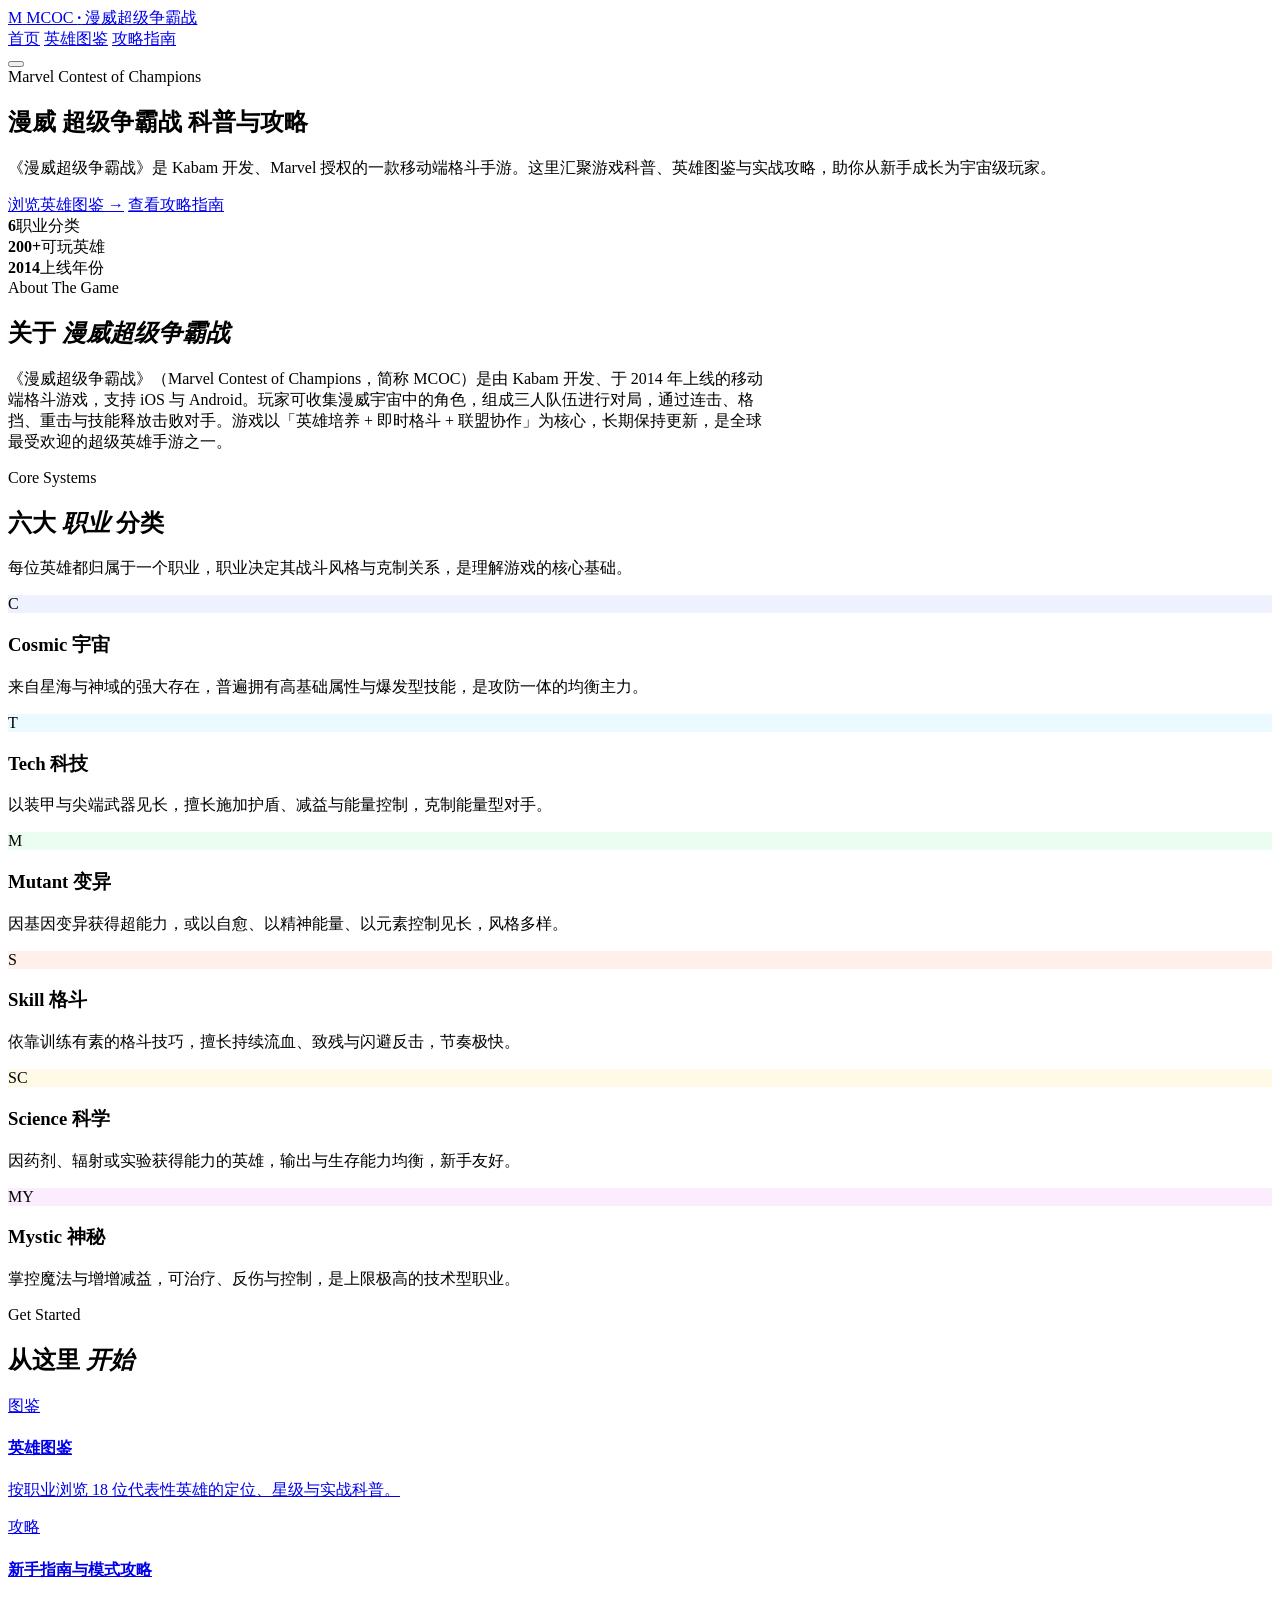
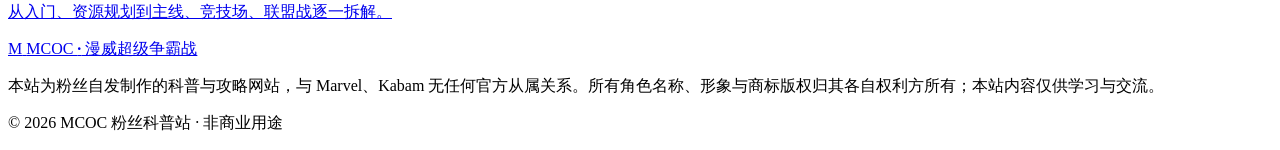
==== index.html @ cc079eb1 "upload index.html" ====
<!DOCTYPE html>
<html lang="zh-CN">
<head>
  <meta charset="UTF-8">
  <meta name="viewport" content="width=device-width, initial-scale=1.0">
  <title>漫威超级争霸战 MCOC · 科普与攻略</title>
  <meta name="description" content="《漫威超级争霸战》(Marvel Contest of Champions) 粉丝科普攻略站：游戏简介、英雄图鉴、新手指南与游戏模式攻略。">
  <!-- 字体：Bebas Neue（英文展示）+ Noto Sans SC（中文正文/标题） -->
  <link rel="preconnect" href="https://fonts.googleapis.com">
  <link rel="preconnect" href="https://fonts.gstatic.com" crossorigin>
  <link href="https://fonts.googleapis.com/css2?family=Bebas+Neue&family=Noto+Sans+SC:wght@400;500;700&display=swap" rel="stylesheet">
  <link rel="stylesheet" href="css/style.css">
</head>
<body>
  <!-- 全球噪点氛围层 -->
  <div class="grain" aria-hidden="true"></div>

  <!-- ============ 顶部导航 ============ -->
  <header class="site-header">
    <nav class="nav container">
      <a class="logo" href="index.html">
        <span class="logo-mark">M</span>
        <span class="logo-name">MCOC <b>·</b> 漫威超级争霸战</span>
      </a>
      <div class="nav-links" id="nav-links">
        <a href="index.html" class="active">首页</a>
        <a href="champions.html">英雄图鉴</a>
        <a href="strategy.html">攻略指南</a>
      </div>
      <button class="nav-toggle" id="nav-toggle" aria-label="打开导航菜单" aria-expanded="false">
        <span></span><span></span><span></span>
      </button>
    </nav>
  </header>

  <main>
    <!-- ============ 首屏 Hero ============ -->
    <section class="hero">
      <!-- 电影感宇宙氛围背景（纯 CSS 渐变，零外部图片依赖） -->
      <div class="hero__bg"></div>
      <div class="hero__overlay"></div>

      <div class="container">
        <div class="hero__content">
          <span class="hero__badge reveal">Marvel Contest of Champions</span>
          <h1 class="reveal d1">
            <span class="line">漫威</span>
            <span class="line accent">超级争霸战</span>
            <span class="line">科普与攻略</span>
          </h1>
          <p class="hero__sub reveal d2">
            《漫威超级争霸战》是 Kabam 开发、Marvel 授权的一款移动端格斗手游。这里汇聚游戏科普、英雄图鉴与实战攻略，助你从新手成长为宇宙级玩家。
          </p>
          <div class="hero__actions reveal d3">
            <a class="btn btn-primary" href="champions.html">浏览英雄图鉴 →</a>
            <a class="btn btn-ghost" href="strategy.html">查看攻略指南</a>
          </div>
          <div class="hero__stats reveal d4">
            <div class="hero__stat"><b>6</b><span>职业分类</span></div>
            <div class="hero__stat"><b>200+</b><span>可玩英雄</span></div>
            <div class="hero__stat"><b>2014</b><span>上线年份</span></div>
          </div>
        </div>
      </div>
    </section>

    <!-- ============ 游戏简介 ============ -->
    <section class="section">
      <div class="container">
        <div class="section-head scroll-in">
          <span class="eyebrow">About The Game</span>
          <h2>关于 <em>漫威超级争霸战</em></h2>
        </div>
        <p class="lead scroll-in" style="max-width:760px;color:var(--text-dim)">
          《漫威超级争霸战》（Marvel Contest of Champions，简称 MCOC）是由 Kabam 开发、于 2014 年上线的移动端格斗游戏，支持 iOS 与 Android。玩家可收集漫威宇宙中的角色，组成三人队伍进行对局，通过连击、格挡、重击与技能释放击败对手。游戏以「英雄培养 + 即时格斗 + 联盟协作」为核心，长期保持更新，是全球最受欢迎的超级英雄手游之一。
        </p>
      </div>
    </section>

    <!-- ============ 核心特色系统 ============ -->
    <section class="section alt">
      <div class="container">
        <div class="section-head scroll-in">
          <span class="eyebrow">Core Systems</span>
          <h2>六大 <em>职业</em> 分类</h2>
          <p class="lead">每位英雄都归属于一个职业，职业决定其战斗风格与克制关系，是理解游戏的核心基础。</p>
        </div>

        <div class="feature-grid">
          <!-- 宇宙 -->
          <article class="feature-card scroll-in">
            <div class="icon" style="color:var(--class-cosmic);background:rgba(91,124,250,.1);border-color:rgba(91,124,250,.3)">C</div>
            <h3><span class="font-display">Cosmic</span> 宇宙</h3>
            <p>来自星海与神域的强大存在，普遍拥有高基础属性与爆发型技能，是攻防一体的均衡主力。</p>
          </article>
          <!-- 科技 -->
          <article class="feature-card scroll-in d1">
            <div class="icon" style="color:var(--class-tech);background:rgba(56,200,255,.1);border-color:rgba(56,200,255,.3)">T</div>
            <h3><span class="font-display">Tech</span> 科技</h3>
            <p>以装甲与尖端武器见长，擅长施加护盾、减益与能量控制，克制能量型对手。</p>
          </article>
          <!-- 变异 -->
          <article class="feature-card scroll-in d2">
            <div class="icon" style="color:var(--class-mutant);background:rgba(61,220,122,.1);border-color:rgba(61,220,122,.3)">M</div>
            <h3><span class="font-display">Mutant</span> 变异</h3>
            <p>因基因变异获得超能力，或以自愈、以精神能量、以元素控制见长，风格多样。</p>
          </article>
          <!-- 格斗 -->
          <article class="feature-card scroll-in d3">
            <div class="icon" style="color:var(--class-skill);background:rgba(255,107,53,.1);border-color:rgba(255,107,53,.3)">S</div>
            <h3><span class="font-display">Skill</span> 格斗</h3>
            <p>依靠训练有素的格斗技巧，擅长持续流血、致残与闪避反击，节奏极快。</p>
          </article>
          <!-- 科学 -->
          <article class="feature-card scroll-in d4">
            <div class="icon" style="color:var(--class-science);background:rgba(255,206,0,.1);border-color:rgba(255,206,0,.3)">SC</div>
            <h3><span class="font-display">Science</span> 科学</h3>
            <p>因药剂、辐射或实验获得能力的英雄，输出与生存能力均衡，新手友好。</p>
          </article>
          <!-- 神秘 -->
          <article class="feature-card scroll-in d5">
            <div class="icon" style="color:var(--class-mystic);background:rgba(227,77,240,.1);border-color:rgba(227,77,240,.3)">MY</div>
            <h3><span class="font-display">Mystic</span> 神秘</h3>
            <p>掌控魔法与增增减益，可治疗、反伤与控制，是上限极高的技术型职业。</p>
          </article>
        </div>
      </div>
    </section>

    <!-- ============ 快速导航 CTA ============ -->
    <section class="section">
      <div class="container">
        <div class="section-head scroll-in">
          <span class="eyebrow">Get Started</span>
          <h2>从这里 <em>开始</em></h2>
        </div>
        <div class="mode-grid">
          <a class="mode-card scroll-in" href="champions.html">
            <span class="tag">图鉴</span>
            <h4>英雄图鉴</h4>
            <p>按职业浏览 18 位代表性英雄的定位、星级与实战科普。</p>
          </a>
          <a class="mode-card scroll-in d1" href="strategy.html">
            <span class="tag">攻略</span>
            <h4>新手指南与模式攻略</h4>
            <p>从入门、资源规划到主线、竞技场、联盟战逐一拆解。</p>
          </a>
        </div>
      </div>
    </section>
  </main>

  <!-- ============ 页脚 ============ -->
  <footer class="site-footer">
    <div class="container">
      <a class="logo" href="index.html">
        <span class="logo-mark">M</span>
        <span class="logo-name">MCOC <b>·</b> 漫威超级争霸战</span>
      </a>
      <p class="disclaimer">
        本站为粉丝自发制作的科普与攻略网站，与 Marvel、Kabam 无任何官方从属关系。所有角色名称、形象与商标版权归其各自权利方所有；本站内容仅供学习与交流。
      </p>
      <p class="copyright">© 2026 MCOC 粉丝科普站 · 非商业用途</p>
    </div>
  </footer>

  <script src="js/main.js"></script>
</body>
</html>
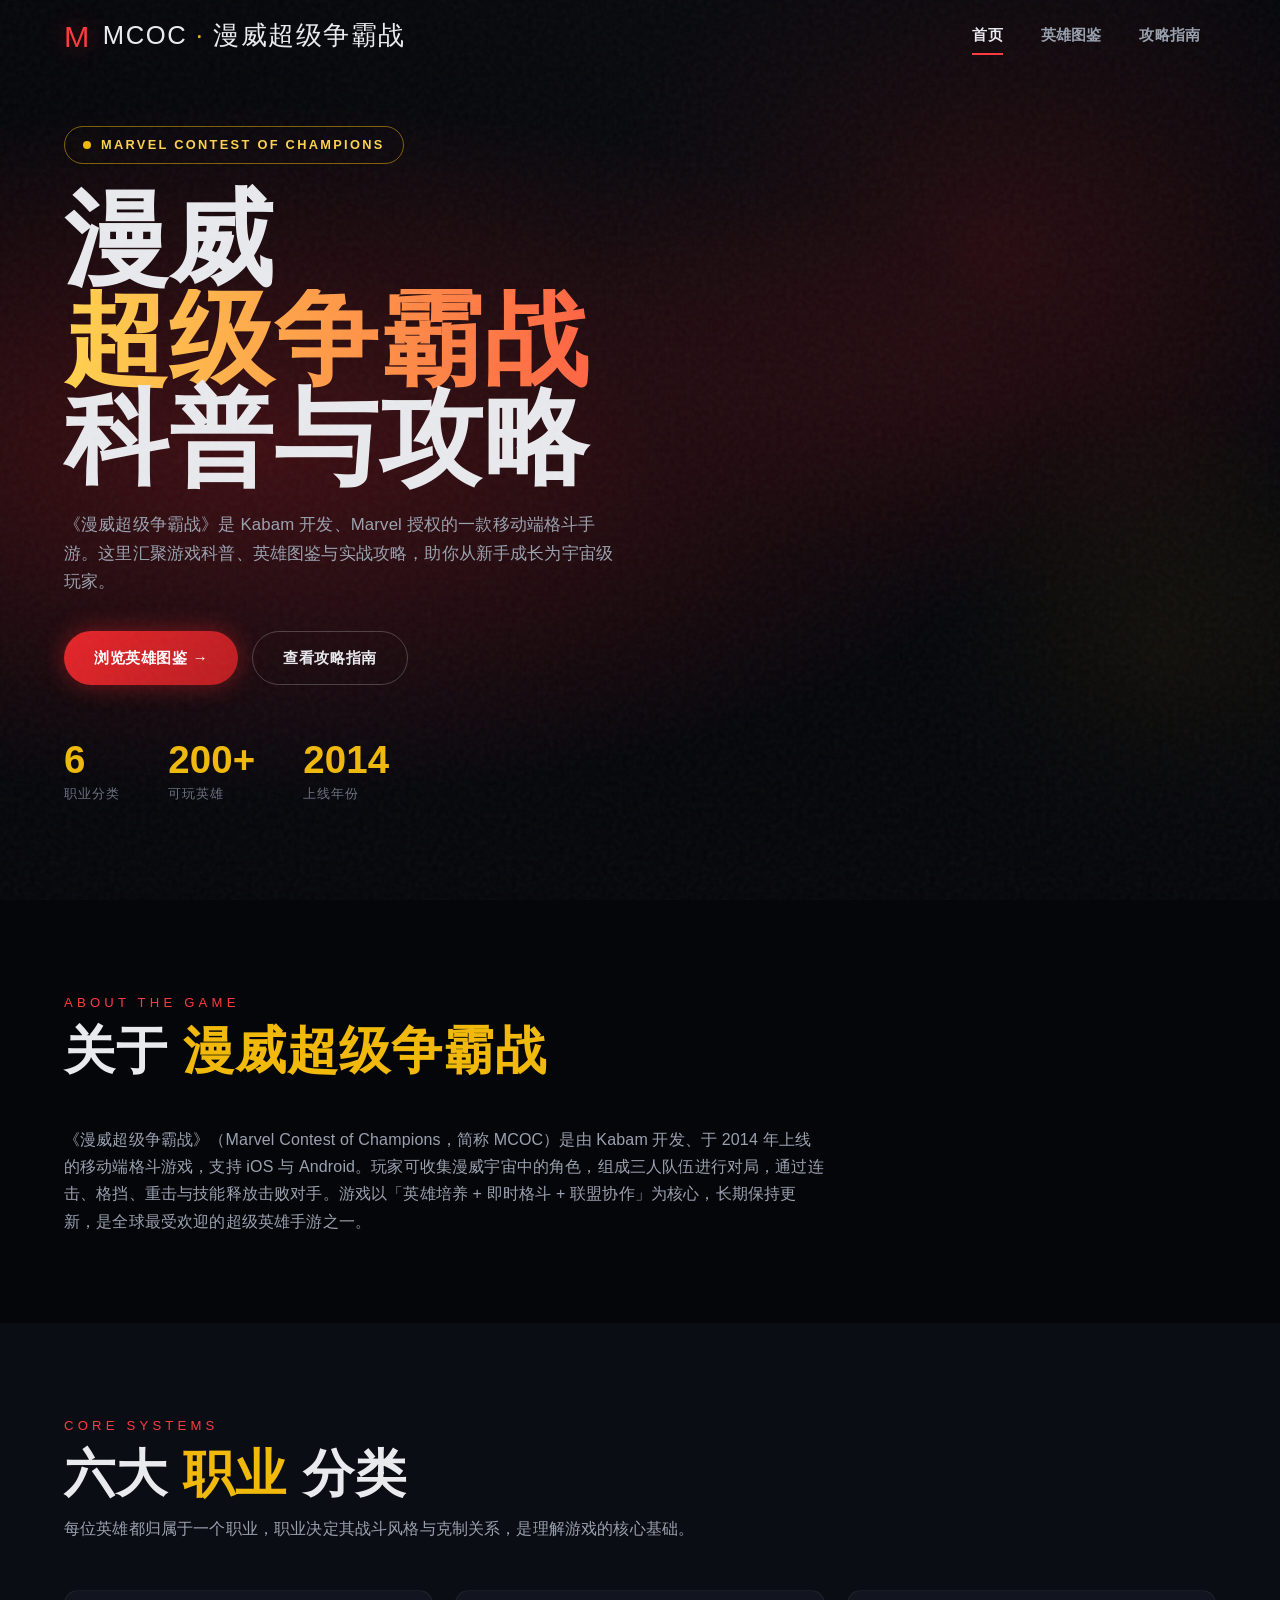
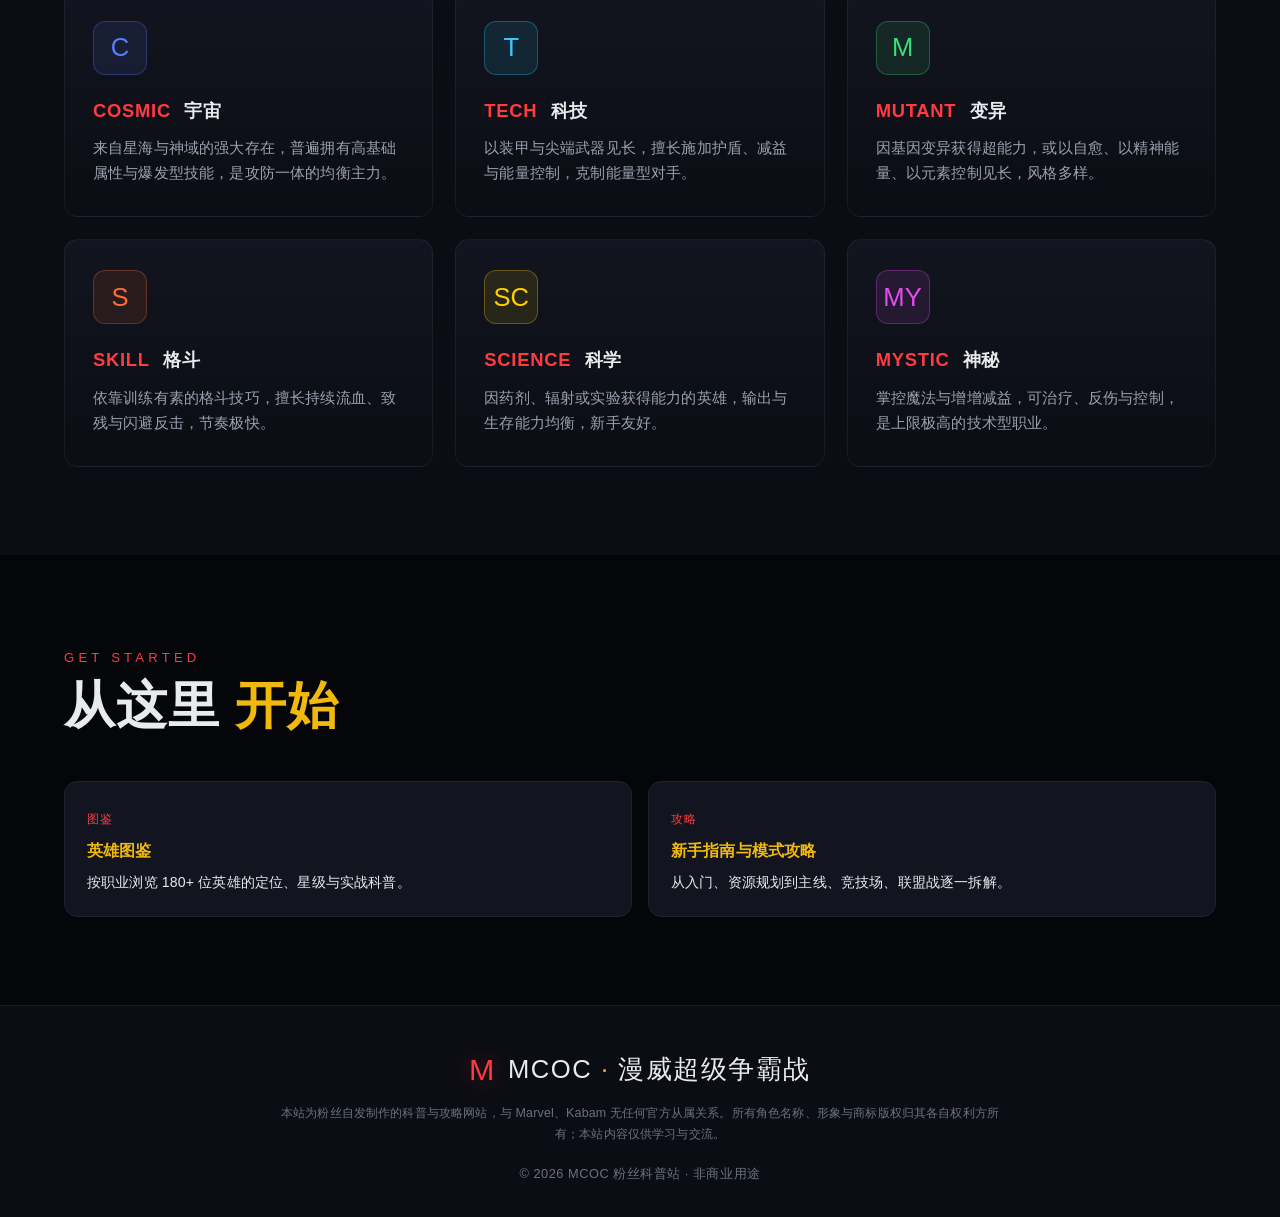
==== commit ef7ed9fe: "chore: update index.html" ====
--- a/index.html
+++ b/index.html
@@ -88,41 +88,41 @@
 
         <div class="feature-grid">
           <!-- 宇宙 -->
-          <article class="feature-card scroll-in">
+          <a class="feature-card scroll-in" href="champions.html?cls=cosmic" aria-label="查看宇宙系英雄">
             <div class="icon" style="color:var(--class-cosmic);background:rgba(91,124,250,.1);border-color:rgba(91,124,250,.3)">C</div>
             <h3><span class="font-display">Cosmic</span> 宇宙</h3>
             <p>来自星海与神域的强大存在，普遍拥有高基础属性与爆发型技能，是攻防一体的均衡主力。</p>
-          </article>
+          </a>
           <!-- 科技 -->
-          <article class="feature-card scroll-in d1">
+          <a class="feature-card scroll-in d1" href="champions.html?cls=tech" aria-label="查看科技系英雄">
             <div class="icon" style="color:var(--class-tech);background:rgba(56,200,255,.1);border-color:rgba(56,200,255,.3)">T</div>
             <h3><span class="font-display">Tech</span> 科技</h3>
             <p>以装甲与尖端武器见长，擅长施加护盾、减益与能量控制，克制能量型对手。</p>
-          </article>
+          </a>
           <!-- 变异 -->
-          <article class="feature-card scroll-in d2">
+          <a class="feature-card scroll-in d2" href="champions.html?cls=mutant" aria-label="查看变异系英雄">
             <div class="icon" style="color:var(--class-mutant);background:rgba(61,220,122,.1);border-color:rgba(61,220,122,.3)">M</div>
             <h3><span class="font-display">Mutant</span> 变异</h3>
             <p>因基因变异获得超能力，或以自愈、以精神能量、以元素控制见长，风格多样。</p>
-          </article>
+          </a>
           <!-- 格斗 -->
-          <article class="feature-card scroll-in d3">
+          <a class="feature-card scroll-in d3" href="champions.html?cls=skill" aria-label="查看格斗系英雄">
             <div class="icon" style="color:var(--class-skill);background:rgba(255,107,53,.1);border-color:rgba(255,107,53,.3)">S</div>
             <h3><span class="font-display">Skill</span> 格斗</h3>
             <p>依靠训练有素的格斗技巧，擅长持续流血、致残与闪避反击，节奏极快。</p>
-          </article>
+          </a>
           <!-- 科学 -->
-          <article class="feature-card scroll-in d4">
+          <a class="feature-card scroll-in d4" href="champions.html?cls=science" aria-label="查看科学系英雄">
             <div class="icon" style="color:var(--class-science);background:rgba(255,206,0,.1);border-color:rgba(255,206,0,.3)">SC</div>
             <h3><span class="font-display">Science</span> 科学</h3>
             <p>因药剂、辐射或实验获得能力的英雄，输出与生存能力均衡，新手友好。</p>
-          </article>
+          </a>
           <!-- 神秘 -->
-          <article class="feature-card scroll-in d5">
+          <a class="feature-card scroll-in d5" href="champions.html?cls=mystic" aria-label="查看神秘系英雄">
             <div class="icon" style="color:var(--class-mystic);background:rgba(227,77,240,.1);border-color:rgba(227,77,240,.3)">MY</div>
             <h3><span class="font-display">Mystic</span> 神秘</h3>
             <p>掌控魔法与增增减益，可治疗、反伤与控制，是上限极高的技术型职业。</p>
-          </article>
+          </a>
         </div>
       </div>
     </section>
@@ -138,7 +138,7 @@
           <a class="mode-card scroll-in" href="champions.html">
             <span class="tag">图鉴</span>
             <h4>英雄图鉴</h4>
-            <p>按职业浏览 18 位代表性英雄的定位、星级与实战科普。</p>
+            <p>按职业浏览 180+ 位英雄的定位、星级与实战科普。</p>
           </a>
           <a class="mode-card scroll-in d1" href="strategy.html">
             <span class="tag">攻略</span>
--- a/css/style.css
+++ b/css/style.css
@@ -0,0 +1,779 @@
+/* ============================================================
+   漫威超级争霸战（MCOC）科普攻略站 — 全局样式
+   ------------------------------------------------------------
+   设计方向：暗色电影感 / 工业化未来风
+   配色：深层黑底 + 漫威红 (#e62429) + 金 (#f0b90b) 点缀
+   字体：Bebas Neue（英文展示）+ Noto Sans SC（中文正文/标题）
+   ============================================================ */
+
+/* ---------- CSS 变量（主题令牌，全局统一） ---------- */
+:root {
+  /* 背景层级 */
+  --bg-0: #05060a;      /* 最深底色 */
+  --bg-1: #0b0d14;      /* 区块底色 */
+  --bg-2: #12151f;      /* 卡片底色 */
+  --bg-3: #181c29;      /* 卡片悬停/更高层级 */
+
+  /* 品牌色 */
+  --red: #e62429;       /* 漫威红 */
+  --red-bright: #ff3b3f;
+  --gold: #f0b90b;      /* 金 */
+  --gold-soft: #ffd24d;
+
+  /* 文字 */
+  --text: #e9eaee;
+  --text-dim: #9aa1af;
+  --text-faint: #6b7180;
+
+  /* 职业分类色（用于图鉴卡片与色标） */
+  --class-cosmic: #5b7cfa;   /* 宇宙 */
+  --class-tech:   #38c8ff;   /* 科技 */
+  --class-mutant: #3ddc7a;   /* 变异 */
+  --class-skill:  #ff6b35;   /* 格斗 */
+  --class-science:#ffce00;   /* 科学 */
+  --class-mystic: #e34df0;   /* 神秘 */
+
+  /* 结构 */
+  --radius: 14px;
+  --radius-sm: 8px;
+  --max-w: 1200px;
+  --nav-h: 72px;
+
+  /* 阴影与发光 */
+  --glow-red: 0 0 24px rgba(230, 36, 41, 0.45);
+  --glow-gold: 0 0 24px rgba(240, 185, 11, 0.35);
+
+  --ease: cubic-bezier(0.22, 1, 0.36, 1);
+}
+
+/* ---------- 基础重置 ---------- */
+*,
+*::before,
+*::after { box-sizing: border-box; margin: 0; padding: 0; }
+
+html { scroll-behavior: smooth; }
+
+body {
+  font-family: "Noto Sans SC", "PingFang SC", "Microsoft YaHei", sans-serif;
+  background: var(--bg-0);
+  color: var(--text);
+  line-height: 1.7;
+  letter-spacing: 0.01em;
+  -webkit-font-smoothing: antialiased;
+  overflow-x: hidden;
+}
+
+img { display: block; max-width: 100%; }
+a { color: inherit; text-decoration: none; }
+ul { list-style: none; }
+button { font-family: inherit; cursor: pointer; border: none; background: none; color: inherit; }
+
+/* 英文展示字体（标题 / 大写品牌字） */
+.font-display {
+  font-family: "Bebas Neue", "Oswald", "Noto Sans SC", sans-serif;
+  letter-spacing: 0.04em;
+  text-transform: uppercase;
+}
+
+/* ---------- 通用容器 ---------- */
+.container {
+  width: 100%;
+  max-width: var(--max-w);
+  margin: 0 auto;
+  padding: 0 24px;
+}
+
+/* ---------- 噪点氛围层（增加电影胶片质感） ---------- */
+.grain {
+  position: fixed;
+  inset: 0;
+  z-index: 2;
+  pointer-events: none;
+  opacity: 0.05;
+  background-image: url("data:image/svg+xml,%3Csvg viewBox='0 0 200 200' xmlns='http://www.w3.org/2000/svg'%3E%3Cfilter id='n'%3E%3CfeTurbulence type='fractalNoise' baseFrequency='0.85' numOctaves='2'/%3E%3C/filter%3E%3Crect width='100%25' height='100%25' filter='url(%23n)'/%3E%3C/svg%3E");
+}
+
+/* ---------- 顶部导航 ---------- */
+.site-header {
+  position: fixed;
+  top: 0; left: 0; right: 0;
+  height: var(--nav-h);
+  z-index: 100;
+  transition: background 0.35s var(--ease), box-shadow 0.35s var(--ease);
+  border-bottom: 1px solid transparent;
+}
+/* 滚动后导航加深，形成实底 */
+.site-header.scrolled {
+  background: rgba(5, 6, 10, 0.86);
+  backdrop-filter: blur(14px);
+  -webkit-backdrop-filter: blur(14px);
+  border-bottom: 1px solid rgba(255, 255, 255, 0.06);
+}
+
+.nav {
+  height: var(--nav-h);
+  display: flex;
+  align-items: center;
+  justify-content: space-between;
+}
+
+/* Logo：英文缩写 + 中文全称 */
+.logo {
+  display: flex;
+  align-items: center;
+  gap: 12px;
+  font-family: "Bebas Neue", sans-serif;
+  font-size: 1.6rem;
+  letter-spacing: 0.06em;
+  line-height: 1;
+}
+.logo .logo-mark {
+  color: var(--red-bright);
+  font-size: 1.9rem;
+  text-shadow: var(--glow-red);
+}
+.logo .logo-sub {
+  display: block;
+  font-family: "Noto Sans SC", sans-serif;
+  font-size: 0.7rem;
+  font-weight: 600;
+  color: var(--text-dim);
+  letter-spacing: 0.2em;
+}
+.logo .logo-name { color: var(--text); }
+.logo .logo-name b { color: var(--gold); font-weight: 400; }
+
+/* 桌面导航链接 */
+.nav-links {
+  display: flex;
+  align-items: center;
+  gap: 6px;
+}
+.nav-links a {
+  position: relative;
+  padding: 8px 16px;
+  font-size: 0.92rem;
+  font-weight: 600;
+  color: var(--text-dim);
+  transition: color 0.25s;
+}
+.nav-links a::after {
+  content: "";
+  position: absolute;
+  left: 16px; right: 100%; bottom: 2px;
+  height: 2px;
+  background: var(--red-bright);
+  transition: right 0.3s var(--ease);
+}
+.nav-links a:hover { color: var(--text); }
+.nav-links a:hover::after { right: 16px; }
+.nav-links a.active { color: var(--text); }
+.nav-links a.active::after { right: 16px; }
+
+/* 汉堡按钮（移动端显示） */
+.nav-toggle {
+  display: none;
+  flex-direction: column;
+  gap: 5px;
+  padding: 8px;
+  z-index: 101;
+}
+.nav-toggle span {
+  display: block;
+  width: 24px; height: 2px;
+  background: var(--text);
+  transition: transform 0.3s var(--ease), opacity 0.3s var(--ease);
+}
+.nav-toggle.open span:nth-child(1) { transform: translateY(7px) rotate(45deg); }
+.nav-toggle.open span:nth-child(2) { opacity: 0; }
+.nav-toggle.open span:nth-child(3) { transform: translateY(-7px) rotate(-45deg); }
+
+/* ---------- 页面内页头部（非首页的大标题横幅） ---------- */
+.page-hero {
+  position: relative;
+  min-height: 46vh;
+  display: flex;
+  align-items: flex-end;
+  padding: calc(var(--nav-h) + 48px) 0 56px;
+  background:
+    radial-gradient(50% 70% at 80% 18%, rgba(230, 36, 41, 0.26) 0%, transparent 62%),
+    radial-gradient(40% 60% at 12% 78%, rgba(240, 185, 11, 0.14) 0%, transparent 60%),
+    var(--bg-0);
+  isolation: isolate;
+  overflow: hidden;
+}
+/* 图鉴页：紫/钴蓝为主的宇宙感变体 */
+.page-hero--champ {
+  background:
+    radial-gradient(50% 70% at 82% 20%, rgba(227, 77, 240, 0.22) 0%, transparent 62%),
+    radial-gradient(45% 60% at 15% 80%, rgba(91, 124, 250, 0.22) 0%, transparent 62%),
+    var(--bg-0);
+}
+/* 攻略页：蓝/红为主的竞技场感变体 */
+.page-hero--guide {
+  background:
+    radial-gradient(50% 70% at 80% 22%, rgba(56, 200, 255, 0.20) 0%, transparent 62%),
+    radial-gradient(45% 65% at 14% 72%, rgba(230, 36, 41, 0.24) 0%, transparent 62%),
+    var(--bg-0);
+}
+.page-hero::after {
+  content: "";
+  position: absolute; inset: 0; z-index: -1;
+  background:
+    linear-gradient(180deg, rgba(5,6,10,0.55) 0%, rgba(5,6,10,0.2) 45%, var(--bg-0) 100%);
+}
+.page-hero .eyebrow {
+  color: var(--red-bright);
+  font-family: "Bebas Neue", sans-serif;
+  letter-spacing: 0.35em;
+  font-size: 0.9rem;
+  text-transform: uppercase;
+}
+.page-hero h1 {
+  font-family: "Bebas Neue", "Noto Sans SC", sans-serif;
+  font-size: clamp(2.6rem, 7vw, 5rem);
+  line-height: 1;
+  letter-spacing: 0.02em;
+  margin: 10px 0 12px;
+}
+.page-hero h1 em {
+  font-style: normal;
+  color: var(--gold);
+}
+.page-hero p {
+  max-width: 640px;
+  color: var(--text-dim);
+  font-size: 1rem;
+}
+
+/* ---------- 通用区块 ---------- */
+.section {
+  padding: 88px 0;
+}
+.section.alt { background: var(--bg-1); }
+
+.section-head {
+  margin-bottom: 48px;
+}
+.eyebrow {
+  display: inline-block;
+  color: var(--red-bright);
+  font-family: "Bebas Neue", sans-serif;
+  letter-spacing: 0.32em;
+  text-transform: uppercase;
+  font-size: 0.82rem;
+  margin-bottom: 10px;
+}
+.section-head h2 {
+  font-family: "Bebas Neue", "Noto Sans SC", sans-serif;
+  font-size: clamp(2rem, 4.5vw, 3.2rem);
+  line-height: 1.05;
+  letter-spacing: 0.02em;
+}
+.section-head h2 em {
+  font-style: normal;
+  color: var(--gold);
+}
+.section-head .lead {
+  margin-top: 14px;
+  color: var(--text-dim);
+  max-width: 680px;
+}
+
+/* ---------- 按钮 ---------- */
+.btn {
+  display: inline-flex;
+  align-items: center;
+  gap: 10px;
+  padding: 13px 30px;
+  font-weight: 700;
+  font-size: 0.95rem;
+  letter-spacing: 0.04em;
+  border-radius: 999px;
+  transition: transform 0.25s var(--ease), box-shadow 0.25s var(--ease), background 0.25s;
+  position: relative;
+  overflow: hidden;
+}
+.btn-primary {
+  background: linear-gradient(135deg, var(--red) 0%, #b81c20 100%);
+  color: #fff;
+  box-shadow: var(--glow-red);
+}
+.btn-primary:hover { transform: translateY(-2px); box-shadow: 0 0 34px rgba(230,36,41,0.6); }
+.btn-ghost {
+  border: 1px solid rgba(255,255,255,0.22);
+  color: var(--text);
+}
+.btn-ghost:hover { border-color: var(--gold); color: var(--gold); transform: translateY(-2px); }
+
+/* ---------- 进入动画（页面加载 stagger 揭示） ---------- */
+.reveal {
+  opacity: 0;
+  transform: translateY(22px);
+  animation: revealIn 0.8s var(--ease) forwards;
+}
+@keyframes revealIn {
+  to { opacity: 1; transform: translateY(0); }
+}
+.reveal.d1 { animation-delay: 0.08s; }
+.reveal.d2 { animation-delay: 0.18s; }
+.reveal.d3 { animation-delay: 0.28s; }
+.reveal.d4 { animation-delay: 0.38s; }
+.reveal.d5 { animation-delay: 0.48s; }
+.reveal.d6 { animation-delay: 0.58s; }
+
+/* 滚动进入视口时淡入（由 JS 添加 .in-view） */
+.scroll-in {
+  opacity: 0;
+  transform: translateY(28px);
+  transition: opacity 0.7s var(--ease), transform 0.7s var(--ease);
+}
+.scroll-in.in-view { opacity: 1; transform: none; }
+
+/* ---------- 响应式断点 ---------- */
+@media (max-width: 900px) {
+  .nav-toggle { display: flex; }
+  .nav-links {
+    position: fixed;
+    inset: 0;
+    flex-direction: column;
+    justify-content: center;
+    gap: 8px;
+    background: rgba(5, 6, 10, 0.97);
+    transform: translateX(100%);
+    transition: transform 0.4s var(--ease);
+  }
+  .nav-links.open { transform: translateX(0); }
+  .nav-links a { font-size: 1.3rem; padding: 14px 24px; }
+  .section { padding: 64px 0; }
+}
+@media (max-width: 520px) {
+  .container { padding: 0 18px; }
+}
+
+/* ============================================================
+   首页 Hero
+   ============================================================ */
+.hero {
+  position: relative;
+  min-height: 100vh;
+  display: flex;
+  align-items: center;
+  padding: calc(var(--nav-h) + 40px) 0 80px;
+  isolation: isolate;
+  overflow: hidden;
+}
+/* 背景：纯 CSS 多层径向渐变，营造宇宙能量氛围（红/金/蓝辉光，零外部依赖） */
+.hero__bg {
+  position: absolute;
+  inset: 0;
+  z-index: -2;
+  background:
+    radial-gradient(45% 60% at 76% 28%, rgba(230, 36, 41, 0.34) 0%, transparent 65%),
+    radial-gradient(30% 45% at 89% 72%, rgba(240, 185, 11, 0.16) 0%, transparent 60%),
+    radial-gradient(40% 55% at 20% 86%, rgba(91, 124, 250, 0.18) 0%, transparent 65%),
+    radial-gradient(70% 90% at 50% 0%, rgba(236, 236, 240, 0.05) 0%, transparent 70%),
+    var(--bg-0);
+  transform: scale(1.05);
+  animation: heroZoom 22s var(--ease) infinite alternate;
+}
+@keyframes heroZoom {
+  from { transform: scale(1.0); }
+  to   { transform: scale(1.12); }
+}
+.hero__overlay {
+  position: absolute;
+  inset: 0;
+  z-index: -1;
+  background:
+    radial-gradient(ellipse at 20% 50%, rgba(230,36,41,0.25) 0%, transparent 55%),
+    linear-gradient(180deg, rgba(5,6,10,0.65) 0%, rgba(5,6,10,0.35) 45%, var(--bg-0) 100%),
+    linear-gradient(90deg, rgba(5,6,10,0.92) 0%, rgba(5,6,10,0.4) 55%, transparent 100%);
+}
+.hero__content { max-width: 720px; }
+
+/* 首屏标签条 */
+.hero__badge {
+  display: inline-flex;
+  align-items: center;
+  gap: 10px;
+  padding: 7px 18px;
+  border: 1px solid rgba(240,185,11,0.5);
+  border-radius: 999px;
+  color: var(--gold-soft);
+  font-size: 0.8rem;
+  font-weight: 700;
+  letter-spacing: 0.18em;
+  text-transform: uppercase;
+  margin-bottom: 26px;
+}
+.hero__badge::before {
+  content: "";
+  width: 8px; height: 8px;
+  border-radius: 50%;
+  background: var(--gold);
+  box-shadow: var(--glow-gold);
+  animation: pulse 2s infinite;
+}
+@keyframes pulse {
+  0%, 100% { opacity: 1; }
+  50% { opacity: 0.35; }
+}
+
+.hero h1 {
+  font-family: "Bebas Neue", "Noto Sans SC", sans-serif;
+  font-size: clamp(3rem, 9vw, 6.5rem);
+  line-height: 0.96;
+  letter-spacing: 0.01em;
+  text-transform: uppercase;
+}
+.hero h1 .line { display: block; }
+.hero h1 .accent {
+  color: transparent;
+  background: linear-gradient(90deg, var(--gold-soft), var(--red-bright));
+  -webkit-background-clip: text;
+  background-clip: text;
+}
+.hero__sub {
+  margin: 22px 0 34px;
+  max-width: 560px;
+  color: var(--text-dim);
+  font-size: 1.05rem;
+}
+.hero__actions { display: flex; gap: 14px; flex-wrap: wrap; }
+
+/* 首屏底部指标条（数字感） */
+.hero__stats {
+  display: flex;
+  gap: 48px;
+  margin-top: 56px;
+  flex-wrap: wrap;
+}
+.hero__stat b {
+  display: block;
+  font-family: "Bebas Neue", sans-serif;
+  font-size: 2.4rem;
+  line-height: 1;
+  color: var(--gold);
+}
+.hero__stat span {
+  color: var(--text-faint);
+  font-size: 0.82rem;
+  letter-spacing: 0.08em;
+}
+
+/* ============================================================
+   特色系统卡片
+   ============================================================ */
+.feature-grid {
+  display: grid;
+  grid-template-columns: repeat(3, 1fr);
+  gap: 22px;
+}
+.feature-card {
+  position: relative;
+  display: block;
+  padding: 30px 28px;
+  background: linear-gradient(180deg, var(--bg-2), var(--bg-1));
+  border: 1px solid rgba(255, 255, 255, 0.06);
+  border-radius: var(--radius);
+  overflow: hidden;
+  transition: transform 0.35s var(--ease), border-color 0.35s var(--ease);
+}
+.feature-card::before {
+  content: "";
+  position: absolute;
+  top: 0; left: 0;
+  width: 100%; height: 3px;
+  background: linear-gradient(90deg, var(--red), var(--gold));
+  transform: scaleX(0);
+  transform-origin: left;
+  transition: transform 0.4s var(--ease);
+}
+.feature-card:hover { transform: translateY(-6px); border-color: rgba(230,36,41,0.35); }
+.feature-card:hover::before { transform: scaleX(1); }
+
+.feature-card .icon {
+  display: grid;
+  place-items: center;
+  width: 54px; height: 54px;
+  border-radius: 12px;
+  margin-bottom: 20px;
+  font-size: 1.6rem;
+  font-family: "Bebas Neue", sans-serif;
+  color: var(--gold);
+  background: rgba(240, 185, 11, 0.08);
+  border: 1px solid rgba(240, 185, 11, 0.25);
+}
+.feature-card h3 {
+  font-size: 1.15rem;
+  margin-bottom: 10px;
+  letter-spacing: 0.02em;
+}
+.feature-card h3 .font-display { color: var(--red-bright); margin-right: 8px; }
+.feature-card p { color: var(--text-dim); font-size: 0.92rem; }
+
+/* ============================================================
+   英雄图鉴：筛选栏 + 卡片
+   ============================================================ */
+.filter-bar {
+  display: flex;
+  flex-wrap: wrap;
+  gap: 10px;
+  margin-bottom: 36px;
+}
+.filter-btn {
+  padding: 9px 20px;
+  border-radius: 999px;
+  border: 1px solid rgba(255, 255, 255, 0.14);
+  color: var(--text-dim);
+  font-weight: 600;
+  font-size: 0.9rem;
+  transition: all 0.25s var(--ease);
+}
+/* 职业按钮在左侧显示色点 */
+.filter-btn[data-cls]::before {
+  content: "";
+  display: inline-block;
+  width: 8px; height: 8px;
+  border-radius: 50%;
+  background: var(--cls);
+  margin-right: 8px;
+}
+.filter-btn:hover { color: var(--text); border-color: rgba(255,255,255,0.4); }
+.filter-btn.active {
+  color: #fff;
+  border-color: var(--red);
+  background: linear-gradient(135deg, rgba(230,36,41,0.9), rgba(184,28,32,0.9));
+  box-shadow: var(--glow-red);
+}
+.filter-btn.active[data-cls]::before { background: #fff; }
+
+.result-hint {
+  color: var(--text-faint);
+  font-size: 0.86rem;
+  margin-bottom: 24px;
+  letter-spacing: 0.05em;
+}
+.result-hint b { color: var(--gold); font-weight: 700; }
+
+.champion-grid {
+  display: grid;
+  grid-template-columns: repeat(auto-fill, minmax(240px, 1fr));
+  gap: 20px;
+}
+
+.champ-card {
+  display: block;
+  text-decoration: none;
+  color: inherit;
+  background: linear-gradient(180deg, var(--bg-2), var(--bg-1));
+  border: 1px solid rgba(255, 255, 255, 0.06);
+  border-radius: var(--radius);
+  overflow: hidden;
+  transition: transform 0.35s var(--ease), border-color 0.35s var(--ease), box-shadow 0.35s var(--ease);
+}
+.champ-card:hover {
+  transform: translateY(-6px);
+  border-color: var(--cls, rgba(255,255,255,0.2));
+  box-shadow: 0 14px 40px -14px rgba(0,0,0,0.7);
+}
+
+.champ-card__media {
+  position: relative;
+  height: 200px;
+  display: grid;
+  place-items: center;
+  background:
+    radial-gradient(circle at 50% 20%, var(--cls, var(--class-cosmic)) 0%, transparent 65%),
+    linear-gradient(160deg, #1a1f2e, #0b0d14);
+  border-bottom: 1px solid rgba(255, 255, 255, 0.06);
+}
+/* 英雄立绘：绝对定位铺满媒体区，居中裁剪 */
+.champ-card__img {
+  position: absolute;
+  inset: 0;
+  width: 100%;
+  height: 100%;
+  object-fit: cover;
+  z-index: 1;
+}
+/* 发光头像首字 */
+.champ-card__initials {
+  font-family: "Bebas Neue", "Noto Sans SC", sans-serif;
+  font-size: 4.2rem;
+  color: #fff;
+  text-shadow: 0 0 30px var(--cls), 0 0 60px var(--cls);
+  letter-spacing: 0.02em;
+}
+/* 职业角标 */
+.champ-card__class {
+  position: absolute;
+  top: 12px; left: 12px;
+  z-index: 2;
+  padding: 3px 12px;
+  border-radius: 999px;
+  font-size: 0.72rem;
+  font-weight: 700;
+  letter-spacing: 0.08em;
+  color: #fff;
+  background: var(--cls);
+}
+/* 星级角标 */
+.champ-card__stars {
+  position: absolute;
+  top: 12px; right: 12px;
+  z-index: 2;
+  font-size: 0.72rem;
+  color: var(--gold);
+  letter-spacing: 0.05em;
+}
+.champ-card__body { padding: 18px 18px 22px; }
+.champ-card__body h3 {
+  font-size: 1.1rem;
+  margin-bottom: 8px;
+  letter-spacing: 0.02em;
+}
+.champ-card__body h3 small {
+  display: block;
+  color: var(--text-faint);
+  font-weight: 400;
+  font-size: 0.8rem;
+  letter-spacing: 0.06em;
+  text-transform: uppercase;
+}
+.champ-card__body p {
+  color: var(--text-dim);
+  font-size: 0.86rem;
+  line-height: 1.65;
+}
+.empty { color: var(--text-dim); padding: 40px 0; text-align: center; }
+
+/* ============================================================
+   攻略页：锚点章节 + 模式卡片
+   ============================================================ */
+.guide-layout {
+  display: grid;
+  grid-template-columns: 260px 1fr;
+  gap: 44px;
+  align-items: start;
+}
+/* 左侧目录（桌面吸顶） */
+.toc {
+  position: sticky;
+  top: calc(var(--nav-h) + 24px);
+  display: flex;
+  flex-direction: column;
+  gap: 4px;
+  padding: 12px;
+  background: var(--bg-1);
+  border: 1px solid rgba(255, 255, 255, 0.06);
+  border-radius: var(--radius);
+}
+.toc a {
+  padding: 10px 14px;
+  border-radius: var(--radius-sm);
+  color: var(--text-dim);
+  font-size: 0.9rem;
+  font-weight: 600;
+  border-left: 2px solid transparent;
+  transition: all 0.25s;
+}
+.toc a:hover { color: var(--text); background: var(--bg-2); }
+.toc a.active { color: var(--gold); border-left-color: var(--gold); background: rgba(240,185,11,0.06); }
+
+/* 右侧正文 */
+.guide-block { margin-bottom: 40px; }
+.guide-block h3 {
+  font-family: "Bebas Neue", "Noto Sans SC", sans-serif;
+  font-size: 1.6rem;
+  margin-bottom: 14px;
+  padding-bottom: 10px;
+  border-bottom: 1px solid rgba(255, 255, 255, 0.08);
+}
+.guide-block h3 .num { color: var(--red-bright); margin-right: 10px; }
+.guide-block p { color: var(--text-dim); margin-bottom: 12px; }
+
+/* 模式讲解卡片 */
+.mode-grid {
+  display: grid;
+  grid-template-columns: repeat(2, 1fr);
+  gap: 16px;
+  margin-top: 18px;
+}
+.mode-card {
+  padding: 22px;
+  background: var(--bg-2);
+  border: 1px solid rgba(255, 255, 255, 0.06);
+  border-radius: var(--radius);
+  transition: transform 0.3s var(--ease), border-color 0.3s var(--ease);
+}
+.mode-card:hover { transform: translateY(-4px); border-color: rgba(230,36,41,0.35); }
+.mode-card h4 {
+  font-size: 1rem;
+  margin-bottom: 6px;
+  color: var(--gold);
+}
+.mode-card .tag {
+  display: inline-block;
+  font-size: 0.72rem;
+  color: var(--red-bright);
+  letter-spacing: 0.1em;
+  margin-bottom: 8px;
+}
+.mode-card p { font-size: 0.88rem; margin-bottom: 0; }
+
+/* 提示清单 */
+.tip-list { margin: 12px 0; }
+.tip-list li {
+  position: relative;
+  padding-left: 22px;
+  color: var(--text-dim);
+  font-size: 0.92rem;
+  margin-bottom: 8px;
+}
+.tip-list li::before {
+  content: "◆";
+  position: absolute;
+  left: 0;
+  color: var(--gold);
+  font-size: 0.6rem;
+  top: 0.45em;
+}
+
+/* ============================================================
+   页脚
+   ============================================================ */
+.site-footer {
+  padding: 48px 0 32px;
+  background: var(--bg-1);
+  border-top: 1px solid rgba(255, 255, 255, 0.06);
+  text-align: center;
+}
+.site-footer .logo { justify-content: center; margin-bottom: 18px; }
+.site-footer .disclaimer {
+  max-width: 720px;
+  margin: 0 auto 18px;
+  color: var(--text-faint);
+  font-size: 0.78rem;
+  line-height: 1.7;
+}
+.site-footer .copyright {
+  color: var(--text-faint);
+  font-size: 0.8rem;
+  letter-spacing: 0.04em;
+}
+
+/* ============================================================
+   响应式补充
+   ============================================================ */
+@media (max-width: 900px) {
+  .feature-grid { grid-template-columns: 1fr 1fr; }
+  .guide-layout { grid-template-columns: 1fr; }
+  .toc { position: static; flex-direction: row; flex-wrap: wrap; }
+  .mode-grid { grid-template-columns: 1fr; }
+}
+@media (max-width: 560px) {
+  .feature-grid { grid-template-columns: 1fr; }
+  .hero__stats { gap: 24px; }
+}
